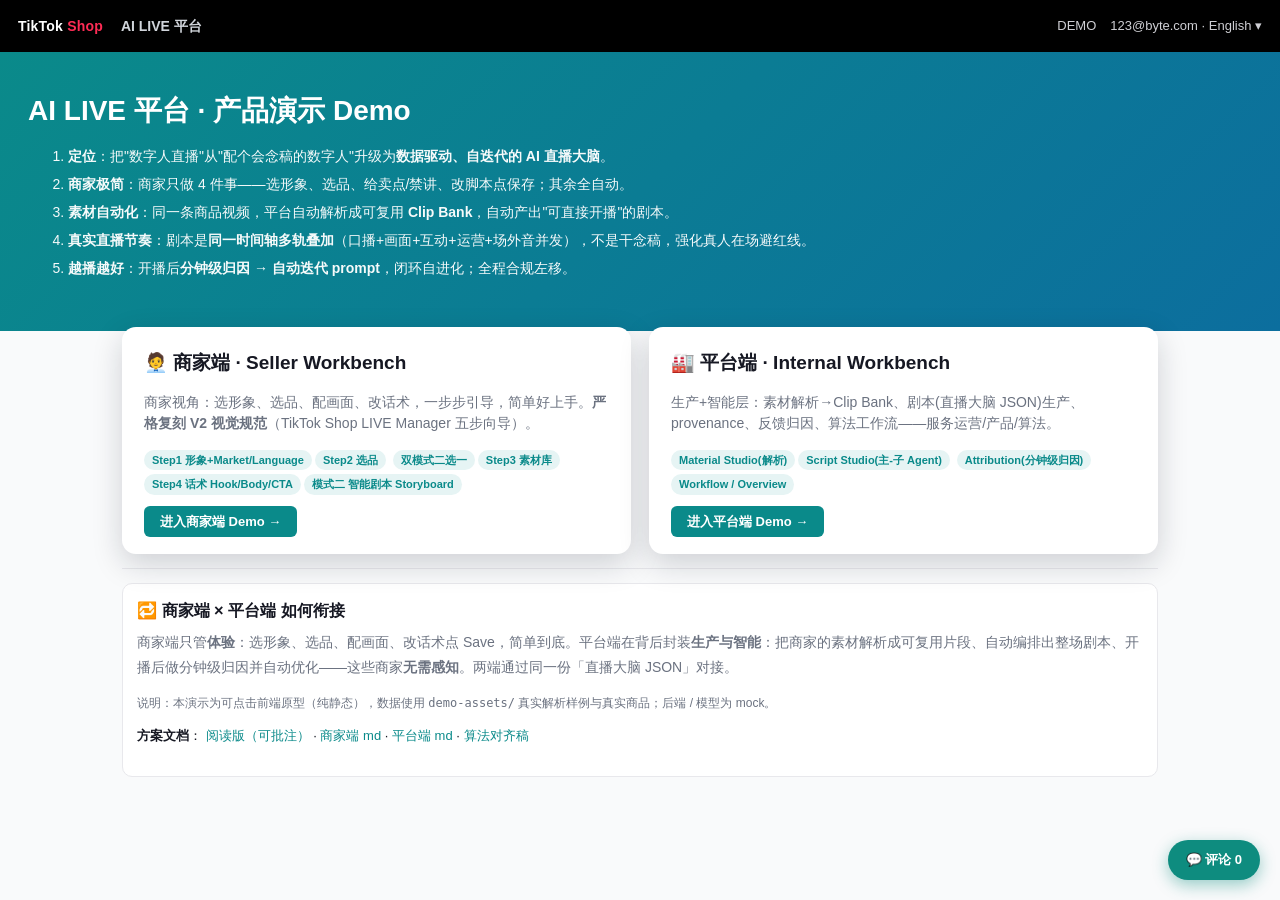
==== demo/index.html @ 330aa1ef "Initial static demo" ====
<!DOCTYPE html>
<html lang="zh">
<head>
<meta charset="UTF-8" />
<meta name="viewport" content="width=device-width, initial-scale=1" />
<title>AI LIVE 平台 · 产品演示 Demo</title>
<link rel="stylesheet" href="shared/v2-theme.css" />
<style>
  .hero { background: linear-gradient(135deg, #0a8a8a 0%, #0c6e9e 100%); color:#fff; padding: 38px 28px; }
  .hero h1 { font-size: 28px; }
  .hero .pitch { max-width: 880px; margin-top: 14px; }
  .hero .pitch li { margin: 7px 0; opacity:.96; }
  .wrap { max-width: 1080px; margin: 0 auto; padding: 26px 22px 60px; }
  .entry { display:grid; grid-template-columns:1fr 1fr; gap:18px; margin-top:-30px; }
  .entry .card { background:#fff; border-radius: var(--r-lg); box-shadow: var(--shadow-lg); padding:22px; }
  .entry .card h2 { font-size:19px; display:flex; align-items:center; gap:8px; }
  .entry .card .go { margin-top:14px; }
  .badge-row .chip { background:var(--teal-50); color:var(--teal); font-weight:700; }
</style>
</head>
<body>
<div class="topnav">
  <span class="logo">TikTok <b>Shop</b></span>
  <span class="crumb">AI LIVE 平台</span>
  <span class="spacer"></span>
  <span class="nav-right"><span class="pill- env">DEMO</span> 123@byte.com · English ▾</span>
</div>

<div class="hero">
  <h1>AI LIVE 平台 · 产品演示 Demo</h1>
  <ol class="pitch">
    <li><b>定位</b>：把"数字人直播"从"配个会念稿的数字人"升级为<b>数据驱动、自迭代的 AI 直播大脑</b>。</li>
    <li><b>商家极简</b>：商家只做 4 件事——选形象、选品、给卖点/禁讲、改脚本点保存；其余全自动。</li>
    <li><b>素材自动化</b>：同一条商品视频，平台自动解析成可复用 <b>Clip Bank</b>，自动产出"可直接开播"的剧本。</li>
    <li><b>真实直播节奏</b>：剧本是<b>同一时间轴多轨叠加</b>（口播+画面+互动+运营+场外音并发），不是干念稿，强化真人在场避红线。</li>
    <li><b>越播越好</b>：开播后<b>分钟级归因 → 自动迭代 prompt</b>，闭环自进化；全程合规左移。</li>
  </ol>
</div>

<div class="wrap" data-ann-group="落地页">
  <div class="entry">
    <div class="card">
      <h2>🧑‍💼 商家端 · Seller Workbench</h2>
      <p class="muted">商家视角：选形象、选品、配画面、改话术，一步步引导，简单好上手。<b>严格复刻 V2 视觉规范</b>（TikTok Shop LIVE Manager 五步向导）。</p>
      <div class="badge-row" style="margin:8px 0">
        <span class="chip">Step1 形象+Market/Language</span><span class="chip">Step2 选品</span>
        <span class="chip">双模式二选一</span><span class="chip">Step3 素材库</span>
        <span class="chip">Step4 话术 Hook/Body/CTA</span><span class="chip">模式二 智能剧本 Storyboard</span>
      </div>
      <div class="go"><a class="btn primary" href="seller/index.html">进入商家端 Demo →</a></div>
    </div>
    <div class="card">
      <h2>🏭 平台端 · Internal Workbench</h2>
      <p class="muted">生产+智能层：素材解析→Clip Bank、剧本(直播大脑 JSON)生产、provenance、反馈归因、算法工作流——服务运营/产品/算法。</p>
      <div class="badge-row" style="margin:8px 0">
        <span class="chip">Material Studio(解析)</span><span class="chip">Script Studio(主-子 Agent)</span>
        <span class="chip">Attribution(分钟级归因)</span><span class="chip">Workflow / Overview</span>
      </div>
      <div class="go"><a class="btn primary" href="platform/index.html">进入平台端 Demo →</a></div>
    </div>
  </div>

  <div class="divider"></div>

  <div class="pcard">
    <h3>🔁 商家端 × 平台端 如何衔接</h3>
    <p class="muted" style="margin-top:8px;line-height:1.8">商家端只管<b>体验</b>：选形象、选品、配画面、改话术点 Save，简单到底。平台端在背后封装<b>生产与智能</b>：把商家的素材解析成可复用片段、自动编排出整场剧本、开播后做分钟级归因并自动优化——这些商家<b>无需感知</b>。两端通过同一份「直播大脑 JSON」对接。</p>
    <p class="muted" style="font-size:12px;margin-top:10px">说明：本演示为可点击前端原型（纯静态），数据使用 <code>demo-assets/</code> 真实解析样例与真实商品；后端 / 模型为 mock。</p>
    <p style="margin-top:12px;font-size:13px;line-height:1.9">
      <b>方案文档</b>：
      <a href="../docs/V3页面级方案-阅读版.html">阅读版（可批注）</a> ·
      <a href="../docs/V3商家端页面级方案（基于V2链路迭代）.md">商家端 md</a> ·
      <a href="../docs/V3平台端内部工作台页面级方案.md">平台端 md</a> ·
      <a href="../docs/脚本生产与测评Pipeline-算法研发对齐稿.html">算法对齐稿</a>
    </p>
  </div>
</div>
<script src="shared/annotate.js"></script>
</body>
</html>
---- demo/shared/v2-theme.css ----
/* =====================================================================
   V2 Theme — 复刻《V2已实现功能与商家端视觉交互规范》第三部分
   主色 Teal / 黑顶导航 / Go live 红 / 四态状态色 / 三栏+9:16 / 卡片选中态 /
   时长 badge / Hook-Body-CTA pill / 二次确认弹窗 等
   所有 demo 页面共用，禁止新造色（严格按 V2）
   ===================================================================== */

:root {
  /* 主色 */
  --teal:        #0a8a8a;
  --teal-600:    #0a7a7a;
  --teal-50:     #e6f4f4;
  --teal-200:    #9fd6d6;

  /* 中性 */
  --ink:         #161823;   /* 主文本 */
  --grey:        #6b7280;   /* 次文本 */
  --grey-300:    #d1d5db;
  --grey-200:    #e5e7eb;
  --grey-100:    #f3f4f6;
  --grey-50:     #f9fafb;
  --line:        #e8e8ec;
  --white:       #ffffff;

  /* 状态四态 + 辅助 */
  --live:        #fe2c55;   /* Live 红/粉 */
  --ready:       #16a34a;   /* Ready/完成 绿 */
  --gen:         #2563eb;   /* Generating 蓝 */
  --ended:       #9ca3af;   /* Ended 灰 */
  --draft:       #d97706;   /* Draft 琥珀 */
  --banner-bg:   #e8f7ee;   /* 信息引导 banner 浅绿 */
  --tip-bg:      #eef0ff;   /* Tips 浅蓝/紫 */
  --del:         #dc2626;   /* 删除前 红 */

  /* 尺寸 */
  --r-sm: 6px; --r-md: 10px; --r-lg: 14px;
  --shadow: 0 1px 2px rgba(16,24,40,.06), 0 1px 3px rgba(16,24,40,.10);
  --shadow-lg: 0 10px 30px rgba(16,24,40,.18);
  --nav-h: 52px;
  --font: -apple-system, BlinkMacSystemFont, "Segoe UI", "Inter", "PingFang SC", "Microsoft YaHei", sans-serif;
}

* { box-sizing: border-box; }
html, body { margin: 0; padding: 0; }
body {
  font-family: var(--font);
  color: var(--ink);
  background: var(--grey-50);
  font-size: 14px;
  line-height: 1.5;
  -webkit-font-smoothing: antialiased;
}
a { color: var(--teal); text-decoration: none; }
h1,h2,h3,h4 { margin: 0; font-weight: 700; }

/* ---------- 顶部黑色导航（LIVE Manager 容器） ---------- */
.topnav {
  height: var(--nav-h);
  background: #000;
  color: #fff;
  display: flex; align-items: center; gap: 18px;
  padding: 0 18px;
  position: sticky; top: 0; z-index: 50;
}
.topnav .logo { font-weight: 800; letter-spacing: .2px; }
.topnav .logo b { color: var(--live); }
.topnav .crumb { color: #d1d5db; font-weight: 600; }
.topnav .spacer { flex: 1; }
.topnav .nav-right { display: flex; align-items: center; gap: 14px; color: #cfcfd4; font-size: 13px; }
.topnav .go-live {
  background: var(--live); color: #fff; border: none;
  padding: 6px 14px; border-radius: 999px; font-weight: 700; cursor: pointer;
}
.topnav .pill- env { background:#222; color:#9ca3af; border-radius:999px; padding:3px 9px; font-size:11px; }

/* ---------- App 外层：左导航 + 主区 ---------- */
.shell { display: flex; min-height: calc(100vh - var(--nav-h)); }
.sidenav {
  width: 210px; background: #fff; border-right: 1px solid var(--line);
  padding: 12px 8px; flex-shrink: 0;
}
.sidenav .grp { color: var(--grey); font-size: 11px; text-transform: uppercase; letter-spacing:.6px; padding: 12px 10px 6px; }
.sidenav .item { padding: 8px 10px; border-radius: var(--r-sm); color: #374151; cursor: pointer; font-weight: 500; display:flex; align-items:center; gap:8px; }
.sidenav .item:hover { background: var(--grey-100); }
.sidenav .item.active { background: var(--teal-50); color: var(--teal); font-weight: 700; box-shadow: inset 3px 0 0 var(--teal); }
.main { flex: 1; min-width: 0; padding: 18px 22px 80px; }

/* ---------- 向导步骤条 ---------- */
.stepbar { display: flex; gap: 6px; align-items: center; margin-bottom: 16px; flex-wrap: wrap; }
.stepbar .step { display:flex; align-items:center; gap:8px; color: var(--grey); font-weight: 600; cursor:pointer; }
.stepbar .num { width: 22px; height: 22px; border-radius: 999px; background: var(--grey-200); color: var(--grey); display:grid; place-items:center; font-size:12px; }
.stepbar .step.done .num { background: var(--ready); color:#fff; }
.stepbar .step.active .num { background: var(--teal); color:#fff; }
.stepbar .step.active { color: var(--ink); }
.stepbar .sep { width: 22px; height: 2px; background: var(--grey-200); }

/* ---------- 三栏布局（左 Flow / 中 Work / 右 9:16） ---------- */
.three-col { display: grid; grid-template-columns: 230px 1fr 300px; gap: 14px; align-items: start; }
.col { background:#fff; border:1px solid var(--line); border-radius: var(--r-md); }
.col .col-h { padding: 10px 12px; border-bottom:1px solid var(--line); font-weight:700; font-size:13px; display:flex; justify-content:space-between; align-items:center; }
.col .col-b { padding: 12px; }

/* LIVE Flow 左栏节点 */
.flow-node { padding: 9px 10px; border-radius: var(--r-sm); cursor:pointer; color:#374151; display:flex; gap:8px; align-items:center; }
.flow-node:hover { background: var(--grey-100); }
.flow-node.active { background: var(--teal-50); color: var(--teal); font-weight:700; box-shadow: inset 3px 0 0 var(--teal); }
.flow-node .drag { color: var(--grey-300); cursor: grab; }

/* ---------- 9:16 预览 ---------- */
.preview916 {
  width: 100%; aspect-ratio: 9/16; background: #111; border-radius: var(--r-md);
  position: relative; overflow: hidden; color:#fff;
}
.preview916 .layer { position:absolute; inset:0; background-size: cover; background-position: center; }
.preview916 .avatar-pip {
  position:absolute; right: 8px; bottom: 70px; width: 42%; aspect-ratio: 3/4;
  border-radius: 8px; overflow:hidden; box-shadow: 0 4px 14px rgba(0,0,0,.4); border:2px solid rgba(255,255,255,.7);
  background-size: cover; background-position: center top;
}
.preview916 .overlay-el { position:absolute; background: rgba(255,255,255,.95); color:#111; border-radius:8px; padding:4px 8px; font-weight:800; font-size:12px; box-shadow: var(--shadow); }
.preview916 .pricetag { left:8px; top:90px; color: var(--live); }
.preview916 .countdown { left:8px; top:120px; background: var(--live); color:#fff; }
.preview916 .caption { position:absolute; left:8px; right:8px; bottom:10px; font-size:12px; background:rgba(0,0,0,.45); padding:6px 8px; border-radius:6px; }
.preview916 .livebadge { position:absolute; left:8px; top:8px; background:var(--live); color:#fff; font-weight:800; font-size:11px; padding:2px 7px; border-radius:4px; }

/* ---------- 卡片（可选：数字人/背景/场景） ---------- */
.card-grid { display: grid; gap: 10px; }
.sel-card {
  border:1px solid var(--grey-200); border-radius: var(--r-md); background:#fff; overflow:hidden;
  cursor:pointer; position: relative; transition: .12s;
}
.sel-card:hover { border-color: var(--teal-200); }
.sel-card.selected { border:2px solid var(--teal); box-shadow: 0 0 0 3px var(--teal-50); }
.sel-card.selected .tick { display:grid; }
.sel-card .tick { display:none; position:absolute; top:6px; right:6px; width:20px;height:20px;border-radius:999px;background:var(--teal);color:#fff;place-items:center;font-size:12px; }
.sel-card .thumb { width:100%; aspect-ratio: 3/4; background:#eee var(--bg) center/cover; }
.sel-card .thumb.wide { aspect-ratio: 16/9; }
.sel-card .meta { padding: 8px 10px; }
.sel-card .meta .nm { font-weight:700; font-size:13px; }
.sel-card .meta .sub { color: var(--grey); font-size:12px; }

/* 时长 badge（缩略图右下） */
.thumb-wrap { position: relative; }
.dur-badge { position:absolute; right:6px; bottom:6px; background: rgba(0,0,0,.75); color:#fff; font-size:11px; padding:1px 6px; border-radius:4px; font-weight:600; }

/* ---------- 按钮 ---------- */
.btn { border:none; border-radius: var(--r-sm); padding: 8px 16px; font-weight:700; cursor:pointer; font-size:13px; }
.btn.primary { background: var(--teal); color:#fff; }
.btn.primary:hover { background: var(--teal-600); }
.btn.ghost { background:#fff; color:#374151; border:1px solid var(--grey-300); }
.btn.ghost:hover { background: var(--grey-100); }
.btn.danger { background:#fff; color: var(--del); border:1px solid #f3c2c2; }
.btn.sm { padding:5px 11px; font-size:12px; }
.btn:disabled { opacity:.45; cursor:not-allowed; }

/* 底部操作条 */
.actionbar { position: fixed; left:210px; right:0; bottom:0; background:#fff; border-top:1px solid var(--line);
  padding: 12px 22px; display:flex; justify-content:flex-end; gap:10px; z-index:40; }

/* ---------- 状态 pill ---------- */
.tag { display:inline-flex; align-items:center; gap:5px; border-radius:999px; padding:2px 10px; font-size:12px; font-weight:700; }
.tag.live   { background:#ffe4ec; color: var(--live); }
.tag.ready  { background:#dcfce7; color: var(--ready); }
.tag.gen    { background:#dbeafe; color: var(--gen); }
.tag.ended  { background:#f3f4f6; color:#6b7280; }
.tag.draft  { background:#fef3c7; color: var(--draft); }
.tag.neutral{ background: var(--grey-100); color:#374151; }

/* clip_type 色（strong 绿 / bg 金 / risk 灰） */
.tag.strong { background:#dcfce7; color: var(--ready); }
.tag.bg     { background:#fef3c7; color: var(--draft); }
.tag.risk   { background:#f3f4f6; color:#9ca3af; }

/* 脚本段 pill */
.seg-pill { display:inline-block; background: var(--grey-100); color:#374151; border-radius:999px; padding:1px 9px; font-size:11px; font-weight:800; letter-spacing:.4px; }

/* 违禁词 highlight */
mark.ban { background: #ffe1e1; color: var(--del); border-radius:3px; padding:0 2px; }

/* ---------- 信息 banner / tips ---------- */
.banner { background: var(--banner-bg); border:1px solid #b7e4c7; color:#166534; border-radius: var(--r-md); padding: 9px 12px; display:flex; gap:8px; align-items:flex-start; font-size:13px; }
.banner .x { margin-left:auto; cursor:pointer; color:#166534; opacity:.6; }
.tipcard { background: var(--tip-bg); border:1px solid #c7cbff; color:#3730a3; border-radius: var(--r-md); padding:10px 12px; font-size:12.5px; }

/* ---------- meter（match_score 进度条） ---------- */
.meter { height: 7px; background: var(--grey-200); border-radius:999px; overflow:hidden; }
.meter > i { display:block; height:100%; background: var(--teal); }
.meter > i.indeterminate { width:35%; animation: meter-indeterminate 1.1s ease-in-out infinite; }
@keyframes meter-indeterminate {
  0% { transform: translateX(-120%); }
  100% { transform: translateX(320%); }
}
.meter.hi > i { background: var(--ready); }
.meter.lo > i { background: var(--ended); }

/* ---------- 表格 ---------- */
table.v2 { width:100%; border-collapse: collapse; background:#fff; border:1px solid var(--line); border-radius: var(--r-md); overflow:hidden; }
table.v2 th { background: var(--grey-50); text-align:left; padding:9px 12px; font-size:12px; color:var(--grey); font-weight:700; border-bottom:1px solid var(--line); }
table.v2 td { padding:10px 12px; border-bottom:1px solid var(--line); font-size:13px; }
table.v2 tr:last-child td { border-bottom:none; }
.prodcell { display:flex; gap:10px; align-items:center; }
.prodcell .pimg { width:40px;height:40px;border-radius:8px;background:#eee var(--bg) center/cover; flex-shrink:0; }

/* ---------- 弹框 ---------- */
.modal-mask { position: fixed; inset:0; background: rgba(16,24,40,.45); display:none; place-items:center; z-index: 100; }
.modal-mask.open { display:grid; }
.modal { background:#fff; border-radius: var(--r-lg); width: min(880px, 92vw); max-height: 86vh; overflow:auto; box-shadow: var(--shadow-lg); }
.modal .m-h { padding:14px 18px; border-bottom:1px solid var(--line); display:flex; align-items:center; }
.modal .m-h .x { margin-left:auto; cursor:pointer; color:var(--grey); font-size:20px; }
.modal .m-b { padding:16px 18px; }
.modal .m-f { padding:12px 18px; border-top:1px solid var(--line); display:flex; justify-content:flex-end; gap:10px; }
.confirm { width: min(420px, 92vw); }

/* ---------- 通用辅助 ---------- */
.row { display:flex; gap:10px; align-items:center; }
.between { display:flex; justify-content:space-between; align-items:center; }
.muted { color: var(--grey); }
.chip { display:inline-block; background:var(--grey-100); color:#374151; border-radius:999px; padding:2px 8px; font-size:11px; margin:2px 3px 2px 0; }
.h-title { font-size:18px; font-weight:800; }
.sub-title { color: var(--grey); margin-top:2px; }
.divider { height:1px; background:var(--line); margin:14px 0; }
.pcard { background:#fff; border:1px solid var(--line); border-radius: var(--r-md); padding:14px; }
.grid2 { display:grid; grid-template-columns:1fr 1fr; gap:14px; }
.grid3 { display:grid; grid-template-columns:repeat(3,1fr); gap:14px; }
.pri { font-size:11px; font-weight:800; border-radius:4px; padding:1px 6px; }
.pri.p0 { background:#dcfce7; color:var(--ready); }
.pri.p1 { background:#fef3c7; color:var(--draft); }
.pri.p2 { background:#f3f4f6; color:#6b7280; }
.who { font-size:11px; font-weight:800; border-radius:4px; padding:1px 6px; }
.who.dev { background:#e0e7ff; color:#3730a3; }
.who.alg { background:#fae8ff; color:#86198f; }

/* 演示讲解浮层（受众提示） */
.note { background:#fffbe6; border:1px dashed #f1d27a; border-radius: var(--r-sm); padding:8px 10px; font-size:12px; color:#7a5b00; margin:8px 0; }

/* ---------- 多轨并发时间轴（D-S7 / D-P2 共用） ---------- */
.tl { border:1px solid var(--line); border-radius: var(--r-md); overflow:hidden; background:#fff; }
.tl-ruler, .tl-row { display:flex; align-items:stretch; border-bottom:1px solid var(--line); }
.tl-row:last-child { border-bottom:none; }
.tl-lane-h { width:150px; flex-shrink:0; padding:8px 10px; font-size:12px; font-weight:700; color:#374151; background: var(--grey-50); border-right:1px solid var(--line); display:flex; align-items:center; }
.tl-track { position:relative; flex:1; min-height:38px; background:
  repeating-linear-gradient(90deg, transparent, transparent calc(100%/14 - 1px), var(--grey-100) calc(100%/14 - 1px), var(--grey-100) calc(100%/14)); }
.tl-atom { position:absolute; top:5px; bottom:5px; border:1.5px solid; border-radius:6px; font-size:11px; font-weight:600;
  padding:3px 6px; overflow:hidden; cursor:pointer; display:flex; align-items:center; min-width:14px; }
.tl-atom span { white-space:nowrap; overflow:hidden; text-overflow:ellipsis; }
.tl-atom:hover { filter:brightness(.96); box-shadow:0 2px 8px rgba(0,0,0,.12); }
.tl-prod { position:absolute; top:2px; height:15px; background: var(--teal-50); color: var(--teal); border:1px solid var(--teal-200); border-radius:4px; font-size:10px; font-weight:800; padding:0 6px; line-height:15px; }
.tl-scene { position:absolute; bottom:2px; height:15px; background:#fff; color:#6b7280; border:1px dashed var(--grey-300); border-radius:4px; font-size:10px; font-weight:700; padding:0 5px; line-height:14px; }
.tl-tick { position:absolute; bottom:-1px; transform:translateX(-50%); font-size:9px; color:#9ca3af; }
.tl-contract { font-size:11.5px; color:#374151; background: var(--grey-50); border:1px solid var(--line); border-top:none; border-radius:0 0 var(--r-md) var(--r-md); padding:8px 10px; line-height:1.6; }

/* ---------- V3 商家端增量 UI（Step2 补信息 / Scene 1:1 / 话术 tag / 双层贴片） ---------- */
.sp-expand-row td { background: var(--grey-50); padding: 14px 16px 16px 52px !important; border-bottom: 1px solid var(--line); }
.sp-kv-card { border: 1px solid var(--line); border-radius: var(--r-md); padding: 12px 14px; margin-bottom: 10px; background: #fff; }
.sp-kv-card .kv-label { font-size: 11.5px; color: var(--grey); margin-bottom: 6px; font-weight: 600; }
.sp-kv-card input, .sp-kv-card textarea { width: 100%; padding: 10px 12px; border: 1px solid var(--grey-300); border-radius: 8px; font-size: 13.5px; line-height: 1.5; font-family: inherit; box-sizing: border-box; }
.sp-kv-card input { min-height: 42px; }
.sp-kv-card textarea { min-height: 72px; resize: vertical; }
.sp-kv-row { display: grid; grid-template-columns: 35% 65%; gap: 10px; align-items: start; }
.sp-kv-row .sp-key-col input { min-height: 42px; }
.sp-kv-row .sp-val-col textarea { min-height: 42px; }
.tech-fold { border: 1px solid var(--line); border-radius: var(--r-md); padding: 10px 14px; background: #fafafa; }
.avatar-cutout img { pointer-events: none; }
.sp-expand-fields { display: grid; grid-template-columns: 1fr 1fr; gap: 14px 16px; max-width: 920px; }
.sp-expand-fields .sp-field .kv-label { font-size: 11.5px; color: var(--grey); margin-bottom: 6px; font-weight: 600; }
.sp-expand-fields .sp-field--full { grid-column: 1 / -1; }
.sp-expand-fields .sp-input,
.sp-expand-fields .sp-textarea { width: 100%; padding: 10px 12px; border: 1px solid var(--grey-300); border-radius: 8px; font-size: 13.5px; line-height: 1.5; font-family: inherit; box-sizing: border-box; }
.sp-expand-fields .sp-input { min-height: 42px; }
.sp-expand-fields .sp-textarea { min-height: 64px; resize: vertical; display: block; }
@media (max-width: 720px) {
  .sp-expand-fields { grid-template-columns: 1fr; }
  .sp-expand-fields .sp-field--half { grid-column: 1 / -1; }
}
.scene-nav-item { display: flex; align-items: center; gap: 8px; padding: 8px 10px; border-radius: 8px; cursor: pointer; margin-bottom: 4px; border: 1px solid transparent; }
.scene-nav-item:hover { background: var(--grey-50); }
.scene-nav-item.active { background: var(--teal-50); border-color: var(--teal-200); border-left: 3px solid var(--teal); }
.scene-nav-item .st { font-size: 10px; margin-left: auto; }
.script-editor { border: 1px solid var(--line); border-radius: 8px; padding: 10px 12px; min-height: 120px; font-size: 13.5px; line-height: 1.65; outline: none; background: #fff; }
.script-editor:focus { border-color: var(--teal-200); box-shadow: 0 0 0 2px var(--teal-50); }
.script-tag { display: inline-flex; align-items: center; gap: 3px; padding: 2px 8px; margin-right: 6px; border-radius: 999px; background: var(--teal-50); color: var(--teal); font-size: 10px; font-weight: 800; text-transform: uppercase; vertical-align: middle; user-select: none; }
.script-tag .tag-x { cursor: pointer; opacity: .65; font-weight: 400; margin-left: 2px; }
.script-tag .tag-x:hover { opacity: 1; color: var(--del); }
.overlay-section { margin-top: 12px; }
.overlay-section-h { font-size: 12px; font-weight: 700; margin-bottom: 6px; display: flex; align-items: center; gap: 6px; }
.overlay-pick { width: 72px; cursor: pointer; border: 2px solid var(--line); border-radius: 8px; overflow: hidden; background: #fff; flex-shrink: 0; }
.overlay-pick.selected { border-color: var(--teal); }
.overlay-pick .op-thumb { height: 56px; background-size: contain; background-repeat: no-repeat; background-position: center; background-color: var(--grey-100); }
.overlay-pick .op-meta { padding: 4px 5px; font-size: 10px; text-align: center; line-height: 1.3; }
.overlay-pick .op-scope { font-size: 9px; color: var(--grey); }
.sb-playbook { background: #fff; border: 1px solid var(--line); border-radius: var(--r-md); padding: 12px 14px; font-size: 13px; line-height: 1.7; max-height: 220px; overflow: auto; }
.sb-intent textarea { width: 100%; min-height: 72px; padding: 9px 10px; border: 1px solid var(--grey-300); border-radius: 8px; font-size: 13px; font-family: inherit; resize: vertical; }
.three-col.build-layout { grid-template-columns: 220px minmax(420px, 1fr) 300px; }
.scene-key-inline { flex:1; min-width:0; padding:5px 8px; border:1px solid var(--teal-200); border-radius:6px; font-size:12.5px; font-weight:600; font-family:inherit; background:#fff; }
.scene-nav-item.active .scene-key-inline { border-color: var(--teal); box-shadow: 0 0 0 2px var(--teal-50); }
.assets-modal .card-grid { gap: 14px; }
.asset-clip-card .thumb-wrap { position: relative; }
.src-badge { position: absolute; right: 6px; bottom: 6px; font-size: 9px; font-weight: 700; padding: 2px 6px; border-radius: 999px; background: rgba(0,0,0,.62); color: #fff; max-width: 72px; overflow: hidden; text-overflow: ellipsis; white-space: nowrap; }
.op-checker { background-color: #e5e7eb; background-image: linear-gradient(45deg,#f3f4f6 25%,transparent 25%),linear-gradient(-45deg,#f3f4f6 25%,transparent 25%),linear-gradient(45deg,transparent 75%,#f3f4f6 75%),linear-gradient(-45deg,transparent 75%,#f3f4f6 75%); background-size: 10px 10px; background-position: 0 0,0 5px,5px -5px,-5px 0; }
.overlay-rec-grid { display: grid; grid-template-columns: repeat(4, 1fr); gap: 10px; }
.overlay-rec-card { border: 1px solid var(--line); border-radius: 10px; padding: 8px; cursor: pointer; background: #fff; transition: border-color .15s, box-shadow .15s; }
.overlay-rec-card:hover { border-color: var(--teal-200); box-shadow: 0 2px 8px rgba(10,138,138,.12); }
.overlay-rec-thumb { height: 72px; border-radius: 8px; background-size: contain; background-repeat: no-repeat; background-position: center; margin-bottom: 6px; }
.overlay-rec-meta { font-size: 11px; line-height: 1.35; display: flex; flex-direction: column; gap: 2px; }
.ov-drop-zone { border: 2px dashed var(--grey-300); border-radius: 10px; padding: 18px; text-align: center; color: var(--grey); font-size: 12.5px; }
.ov-drop-zone.drag { border-color: var(--teal); background: var(--teal-50); color: var(--teal); }
.modal.modal-wide { max-width: 680px; width: calc(100vw - 32px); }
.overlay-img-el { position: absolute; z-index: 12; pointer-events: none; object-fit: contain; filter: drop-shadow(0 2px 6px rgba(0,0,0,.25)); }
.dragEl.overlay-drag { z-index: 12; }
.dragEl.overlay-drag.preview-sel { outline: 2px solid var(--teal); outline-offset: 2px; border-radius: 6px; }
.dragEl.overlay-drag .rzHandle { position: absolute; right: -4px; bottom: -4px; width: 14px; height: 14px; border-radius: 50%; background: var(--teal); border: 2px solid #fff; cursor: nwse-resize; }
.overlay-manage .overlay-section { margin-top: 12px; padding-top: 10px; border-top: 1px solid var(--line); }
.overlay-manage .overlay-section:first-of-type { border-top: none; padding-top: 0; }
@media (max-width: 720px) {
  .overlay-rec-grid { grid-template-columns: repeat(2, 1fr); }
}

/* 片段反馈 + 上传用途双卡片（批注8） */
.clip-feedback-section { margin-top: 16px; padding-top: 14px; border-top: 1px solid var(--line); }
.feedback-chip { display: inline-flex; align-items: center; gap: 4px; padding: 5px 10px; border: 1px solid var(--grey-300); border-radius: 999px; font-size: 12px; cursor: pointer; user-select: none; background: #fff; transition: border-color .15s, background .15s; }
.feedback-chip input { margin: 0; accent-color: var(--teal); }
.feedback-chip.on, .feedback-chip:has(input:checked) { border-color: var(--teal); background: var(--teal-50); color: var(--teal); }
.feedback-note { width: 100%; margin-top: 8px; padding: 8px 10px; border: 1px solid var(--grey-300); border-radius: 8px; font-size: 12.5px; font-family: inherit; resize: vertical; }
.upload-purpose-row { display: grid; grid-template-columns: 1fr 1fr; gap: 12px; margin-bottom: 14px; }
.upload-purpose-card { text-align: left; padding: 14px 16px; border: 2px solid var(--line); border-radius: var(--r-md); background: #fff; cursor: pointer; transition: border-color .15s, box-shadow .15s; font-family: inherit; }
.upload-purpose-card:hover { border-color: var(--teal-200); }
.upload-purpose-card.active { border-color: var(--teal); box-shadow: 0 0 0 3px var(--teal-50); }
.upload-purpose-card .up-title { font-weight: 700; font-size: 13.5px; margin-bottom: 4px; }
.upload-purpose-card .up-desc { font-size: 12px; color: var(--grey); line-height: 1.45; }
@media (max-width: 640px) {
  .upload-purpose-row { grid-template-columns: 1fr; }
}

/* Material Studio · 店铺维度区块（平台端批注4） */
.mat-shop-block { margin-bottom: 4px; }
.mat-shop-stats { display: grid; grid-template-columns: repeat(4, 1fr); gap: 10px; }
.mat-stat { background: var(--grey-50); border: 1px solid var(--line); border-radius: var(--r-md); padding: 10px 12px; text-align: center; }
.mat-stat-n { font-size: 22px; font-weight: 800; line-height: 1.2; }
.mat-stat-l { font-size: 11px; color: var(--grey); margin-top: 4px; }
.grid4 { display: grid; grid-template-columns: repeat(4, 1fr); gap: 10px; }
.mat-search-bar { margin: 8px 0 12px; padding: 10px 12px; border: 1px solid var(--line); border-radius: var(--r-md); background: var(--grey-50); }
.mat-product-card { margin-bottom: 14px; }
.parse-progress-dock .card { box-shadow: 0 2px 8px rgba(0,136,136,.08); }
@media (max-width: 768px) {
  .mat-shop-stats, .grid4 { grid-template-columns: repeat(2, 1fr); }
}
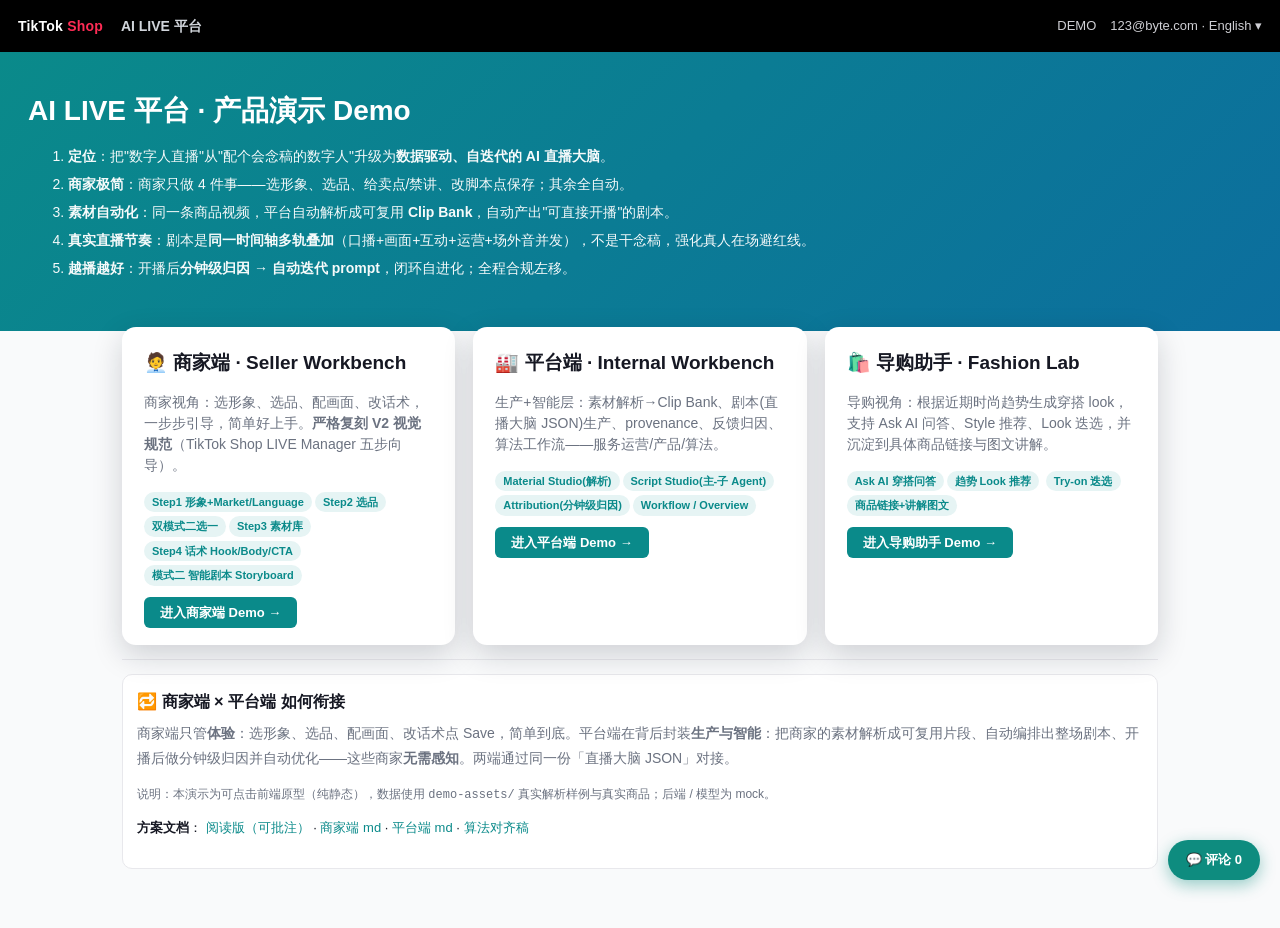
==== commit 94665999: "Add fashion shopping assistant demo" ====
--- a/demo/index.html
+++ b/demo/index.html
@@ -11,11 +11,12 @@
   .hero .pitch { max-width: 880px; margin-top: 14px; }
   .hero .pitch li { margin: 7px 0; opacity:.96; }
   .wrap { max-width: 1080px; margin: 0 auto; padding: 26px 22px 60px; }
-  .entry { display:grid; grid-template-columns:1fr 1fr; gap:18px; margin-top:-30px; }
+  .entry { display:grid; grid-template-columns:repeat(3, 1fr); gap:18px; margin-top:-30px; }
   .entry .card { background:#fff; border-radius: var(--r-lg); box-shadow: var(--shadow-lg); padding:22px; }
   .entry .card h2 { font-size:19px; display:flex; align-items:center; gap:8px; }
   .entry .card .go { margin-top:14px; }
   .badge-row .chip { background:var(--teal-50); color:var(--teal); font-weight:700; }
+  @media (max-width: 980px) { .entry { grid-template-columns:1fr; } }
 </style>
 </head>
 <body>
@@ -58,6 +59,15 @@
       </div>
       <div class="go"><a class="btn primary" href="platform/index.html">进入平台端 Demo →</a></div>
     </div>
+    <div class="card">
+      <h2>🛍️ 导购助手 · Fashion Lab</h2>
+      <p class="muted">导购视角：根据近期时尚趋势生成穿搭 look，支持 Ask AI 问答、Style 推荐、Look 迭选，并沉淀到具体商品链接与图文讲解。</p>
+      <div class="badge-row" style="margin:8px 0">
+        <span class="chip">Ask AI 穿搭问答</span><span class="chip">趋势 Look 推荐</span>
+        <span class="chip">Try-on 迭选</span><span class="chip">商品链接+讲解图文</span>
+      </div>
+      <div class="go"><a class="btn primary" href="fashion-assistant/index.html">进入导购助手 Demo →</a></div>
+    </div>
   </div>
 
   <div class="divider"></div>
